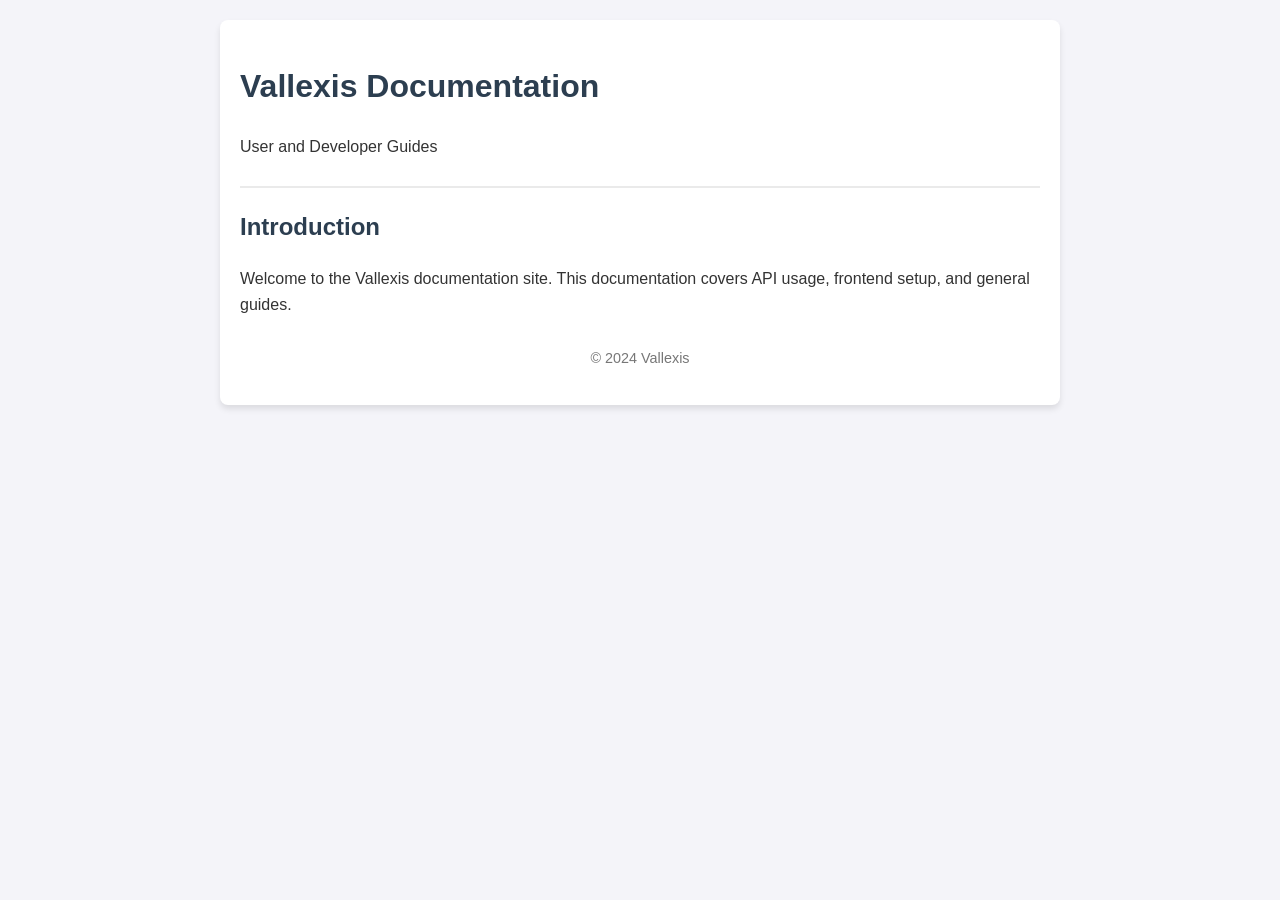
==== docs_ui/index.html @ 53081895 "feat: Serve docs UI on port 4000 with Caddy integration Co-authored-by: markocampos <251350215+marko" ====
<!DOCTYPE html>
<html lang="en">
<head>
    <meta charset="UTF-8">
    <meta name="viewport" content="width=device-width, initial-scale=1.0">
    <title>Vallexis Documentation</title>
    <link rel="stylesheet" href="css/style.css">
</head>
<body>
    <div class="container">
        <header>
            <h1>Vallexis Documentation</h1>
            <p>User and Developer Guides</p>
        </header>
        <main>
            <section id="introduction">
                <h2>Introduction</h2>
                <p>Welcome to the Vallexis documentation site. This documentation covers API usage, frontend setup, and general guides.</p>
            </section>
        </main>
        <footer>
            <p>&copy; 2024 Vallexis</p>
        </footer>
    </div>
    <script src="js/script.js"></script>
</body>
</html>
---- docs_ui/css/style.css ----
body {
    font-family: Arial, sans-serif;
    line-height: 1.6;
    margin: 0;
    padding: 0;
    background-color: #f4f4f9;
    color: #333;
}

.container {
    max-width: 800px;
    margin: 20px auto;
    padding: 20px;
    background: #fff;
    border-radius: 8px;
    box-shadow: 0 4px 6px rgba(0,0,0,0.1);
}

header {
    border-bottom: 2px solid #eaeaea;
    margin-bottom: 20px;
    padding-bottom: 10px;
}

h1, h2 {
    color: #2c3e50;
}

footer {
    margin-top: 30px;
    text-align: center;
    color: #777;
    font-size: 0.9em;
}
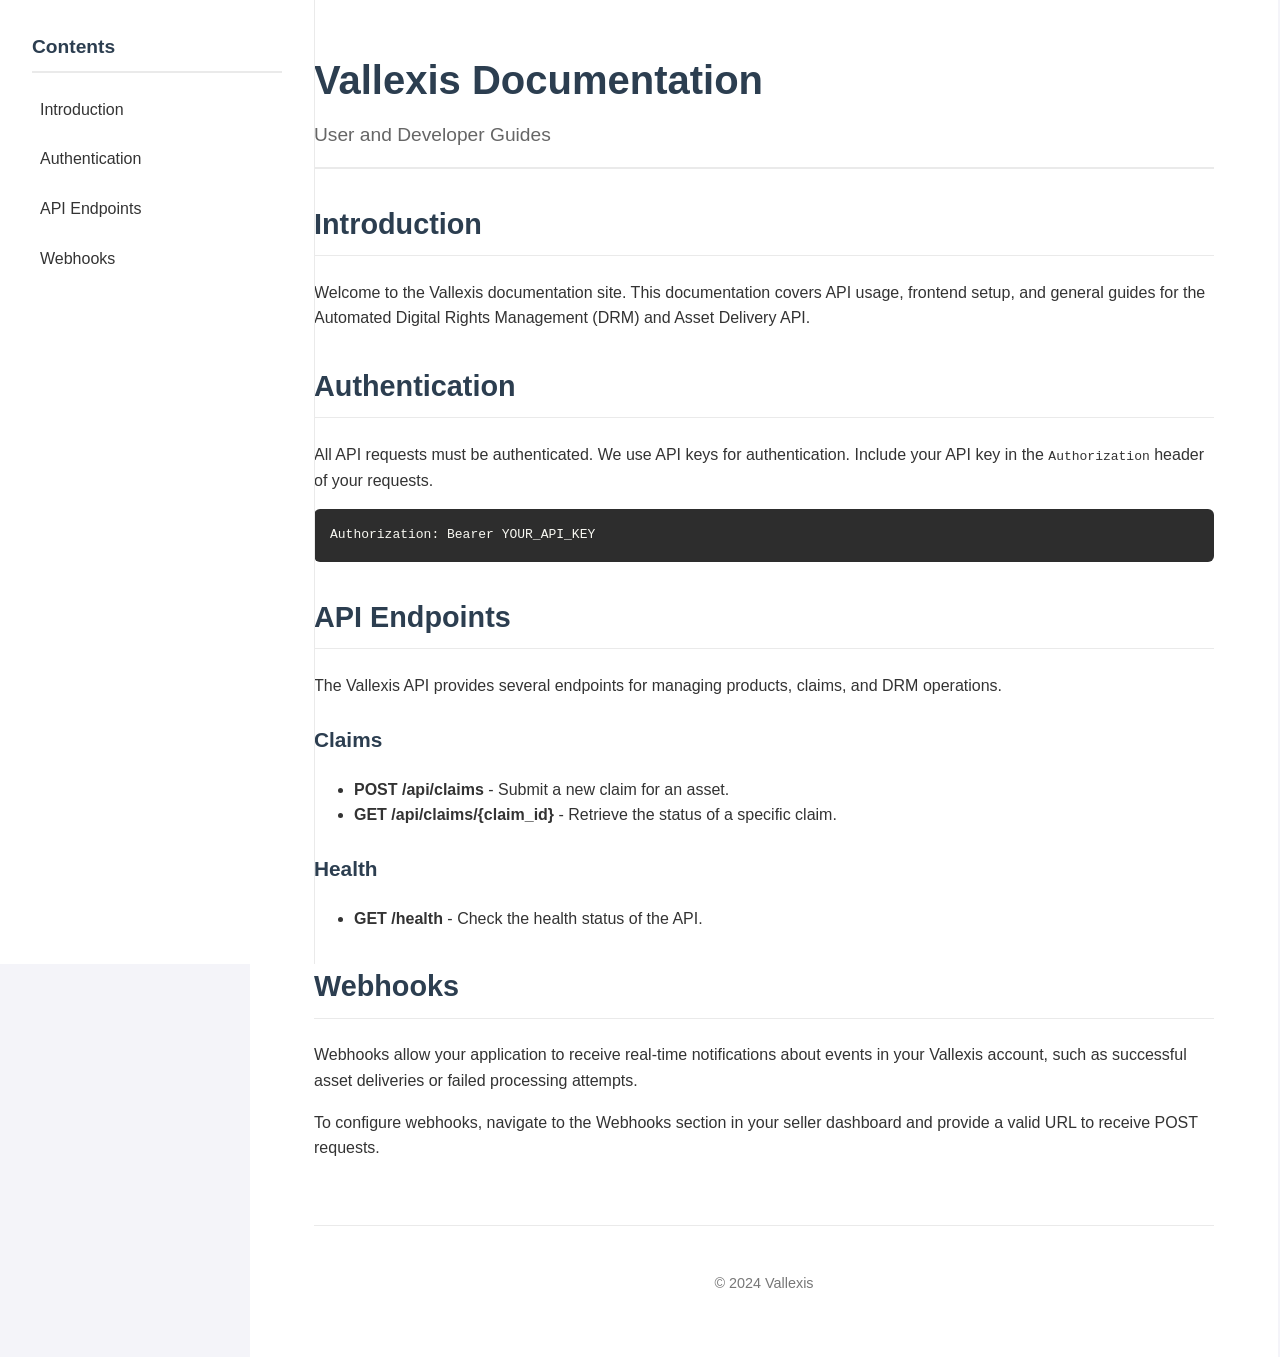
==== commit 89f54420: "Improve docs and seller dashboard UI Refactored the seller dashboard and documentation UI using a st" ====
--- a/docs_ui/index.html
+++ b/docs_ui/index.html
@@ -7,20 +7,64 @@
     <link rel="stylesheet" href="css/style.css">
 </head>
 <body>
-    <div class="container">
-        <header>
-            <h1>Vallexis Documentation</h1>
-            <p>User and Developer Guides</p>
-        </header>
-        <main>
+    <div class="layout">
+        <aside class="sidebar">
+            <nav>
+                <h2>Contents</h2>
+                <ul>
+                    <li><a href="#introduction">Introduction</a></li>
+                    <li><a href="#authentication">Authentication</a></li>
+                    <li><a href="#api-endpoints">API Endpoints</a></li>
+                    <li><a href="#webhooks">Webhooks</a></li>
+                </ul>
+            </nav>
+        </aside>
+
+        <main class="content">
+            <header>
+                <h1>Vallexis Documentation</h1>
+                <p class="subtitle">User and Developer Guides</p>
+            </header>
+
             <section id="introduction">
                 <h2>Introduction</h2>
-                <p>Welcome to the Vallexis documentation site. This documentation covers API usage, frontend setup, and general guides.</p>
+                <p>Welcome to the Vallexis documentation site. This documentation covers API usage, frontend setup, and general guides for the Automated Digital Rights Management (DRM) and Asset Delivery API.</p>
             </section>
+
+            <section id="authentication">
+                <h2>Authentication</h2>
+                <p>All API requests must be authenticated. We use API keys for authentication. Include your API key in the <code>Authorization</code> header of your requests.</p>
+                <div class="code-block">
+                    <code>Authorization: Bearer YOUR_API_KEY</code>
+                </div>
+            </section>
+
+            <section id="api-endpoints">
+                <h2>API Endpoints</h2>
+                <p>The Vallexis API provides several endpoints for managing products, claims, and DRM operations.</p>
+
+                <h3>Claims</h3>
+                <ul>
+                    <li><strong>POST /api/claims</strong> - Submit a new claim for an asset.</li>
+                    <li><strong>GET /api/claims/{claim_id}</strong> - Retrieve the status of a specific claim.</li>
+                </ul>
+
+                <h3>Health</h3>
+                <ul>
+                    <li><strong>GET /health</strong> - Check the health status of the API.</li>
+                </ul>
+            </section>
+
+            <section id="webhooks">
+                <h2>Webhooks</h2>
+                <p>Webhooks allow your application to receive real-time notifications about events in your Vallexis account, such as successful asset deliveries or failed processing attempts.</p>
+                <p>To configure webhooks, navigate to the Webhooks section in your seller dashboard and provide a valid URL to receive POST requests.</p>
+            </section>
+
+            <footer>
+                <p>&copy; 2024 Vallexis</p>
+            </footer>
         </main>
-        <footer>
-            <p>&copy; 2024 Vallexis</p>
-        </footer>
     </div>
     <script src="js/script.js"></script>
 </body>
--- a/docs_ui/css/style.css
+++ b/docs_ui/css/style.css
@@ -1,33 +1,125 @@
+:root {
+    --bg-color: #f4f4f9;
+    --text-color: #333;
+    --header-color: #2c3e50;
+    --border-color: #eaeaea;
+    --sidebar-bg: #ffffff;
+    --sidebar-width: 250px;
+    --primary-color: #007bff;
+    --code-bg: #2d2d2d;
+    --code-color: #f8f8f2;
+}
+
 body {
-    font-family: Arial, sans-serif;
+    font-family: -apple-system, BlinkMacSystemFont, "Segoe UI", Roboto, Helvetica, Arial, sans-serif;
     line-height: 1.6;
     margin: 0;
     padding: 0;
-    background-color: #f4f4f9;
-    color: #333;
+    background-color: var(--bg-color);
+    color: var(--text-color);
 }
 
-.container {
-    max-width: 800px;
-    margin: 20px auto;
-    padding: 20px;
-    background: #fff;
-    border-radius: 8px;
-    box-shadow: 0 4px 6px rgba(0,0,0,0.1);
+.layout {
+    display: flex;
+    min-height: 100vh;
+}
+
+.sidebar {
+    width: var(--sidebar-width);
+    background-color: var(--sidebar-bg);
+    border-right: 1px solid var(--border-color);
+    padding: 2rem;
+    position: fixed;
+    height: 100vh;
+    overflow-y: auto;
+}
+
+.sidebar h2 {
+    font-size: 1.2rem;
+    margin-top: 0;
+    color: var(--header-color);
+    border-bottom: 2px solid var(--border-color);
+    padding-bottom: 0.5rem;
+}
+
+.sidebar ul {
+    list-style: none;
+    padding: 0;
+}
+
+.sidebar li {
+    margin-bottom: 0.5rem;
+}
+
+.sidebar a {
+    text-decoration: none;
+    color: var(--text-color);
+    display: block;
+    padding: 0.5rem;
+    border-radius: 4px;
+    transition: background-color 0.2s, color 0.2s;
+}
+
+.sidebar a:hover {
+    background-color: #e6f2ff;
+    color: var(--primary-color);
+}
+
+.content {
+    flex: 1;
+    margin-left: var(--sidebar-width);
+    padding: 3rem 4rem;
+    max-width: 900px;
+    background-color: #fff;
+    min-height: 100vh;
 }
 
 header {
-    border-bottom: 2px solid #eaeaea;
-    margin-bottom: 20px;
-    padding-bottom: 10px;
+    border-bottom: 2px solid var(--border-color);
+    margin-bottom: 2rem;
+    padding-bottom: 1rem;
 }
 
-h1, h2 {
-    color: #2c3e50;
+h1 {
+    font-size: 2.5rem;
+    color: var(--header-color);
+    margin: 0 0 0.5rem 0;
+}
+
+.subtitle {
+    font-size: 1.2rem;
+    color: #666;
+    margin: 0;
+}
+
+h2 {
+    font-size: 1.8rem;
+    color: var(--header-color);
+    margin-top: 2rem;
+    border-bottom: 1px solid var(--border-color);
+    padding-bottom: 0.5rem;
+}
+
+h3 {
+    font-size: 1.3rem;
+    color: var(--header-color);
+    margin-top: 1.5rem;
+}
+
+.code-block {
+    background-color: var(--code-bg);
+    color: var(--code-color);
+    padding: 1rem;
+    border-radius: 6px;
+    font-family: monospace;
+    margin: 1rem 0;
+    overflow-x: auto;
 }
 
 footer {
-    margin-top: 30px;
+    margin-top: 4rem;
+    padding-top: 2rem;
+    border-top: 1px solid var(--border-color);
     text-align: center;
     color: #777;
     font-size: 0.9em;
